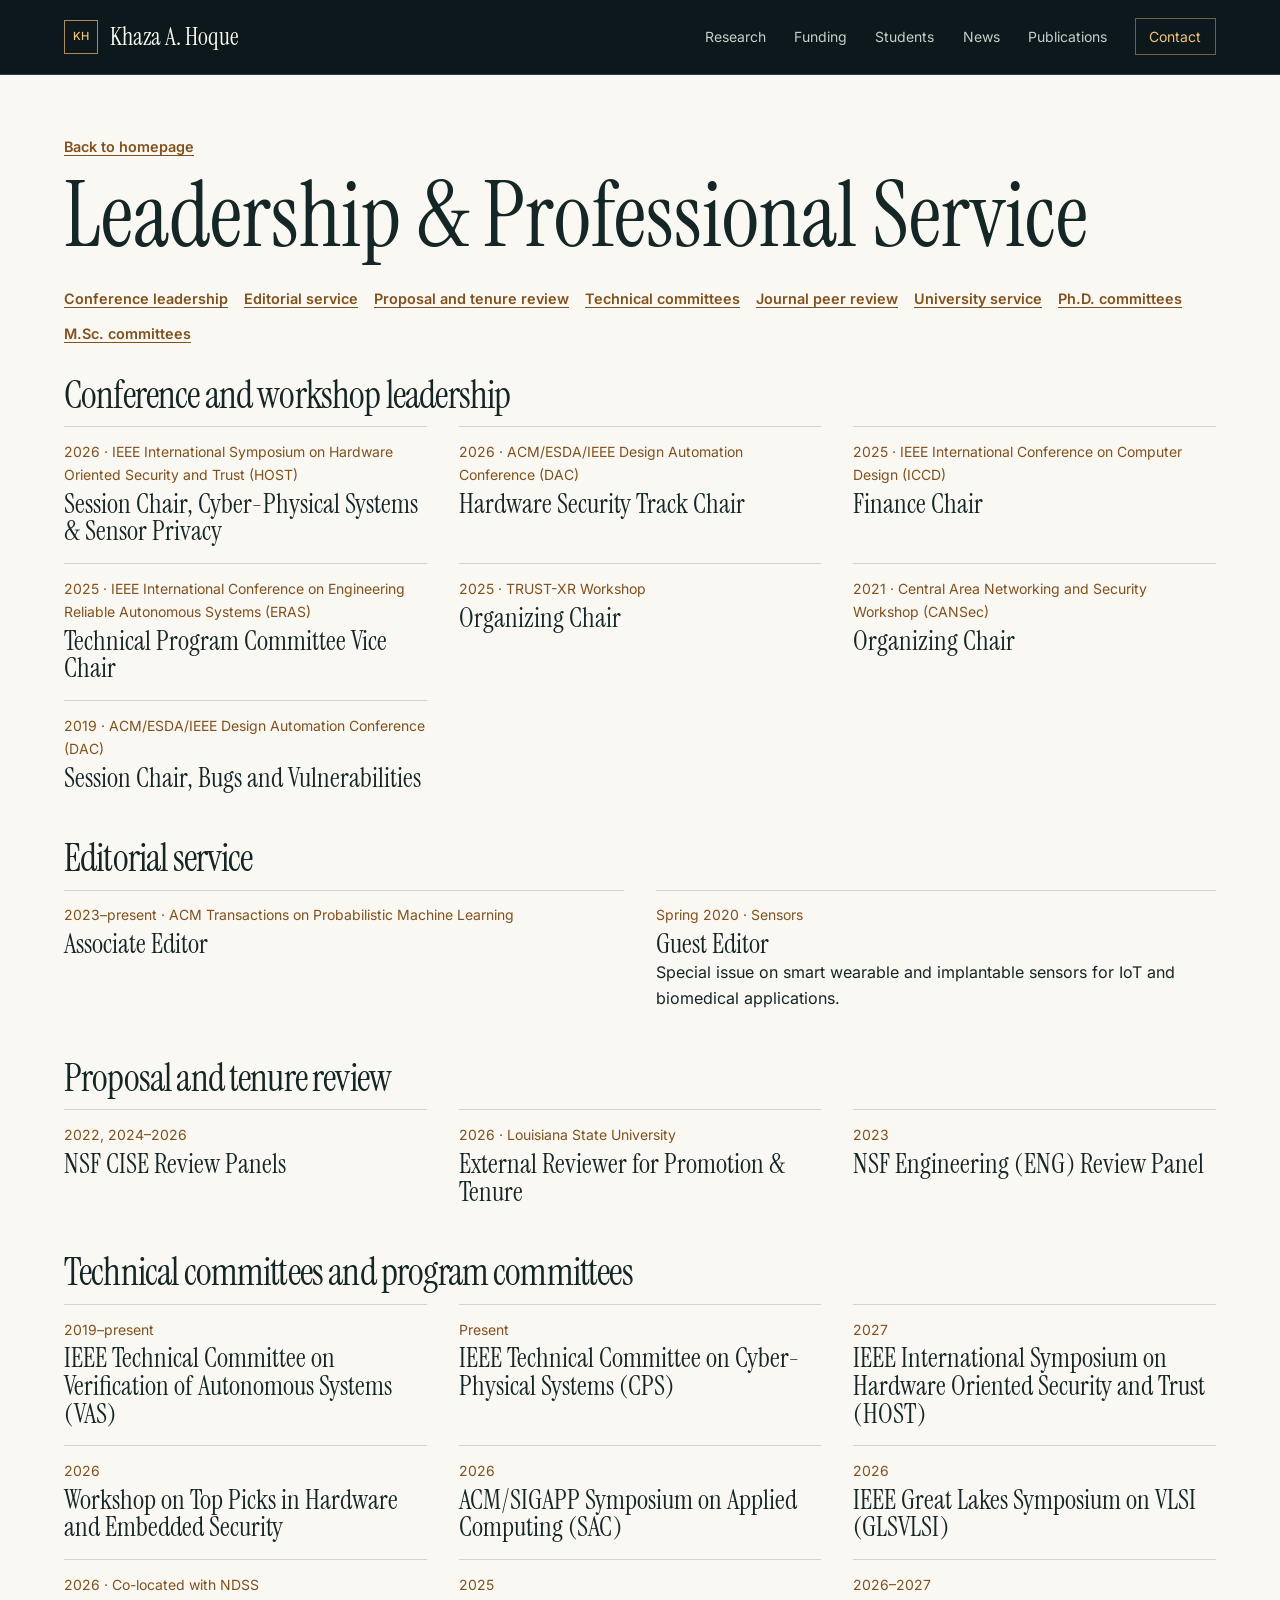
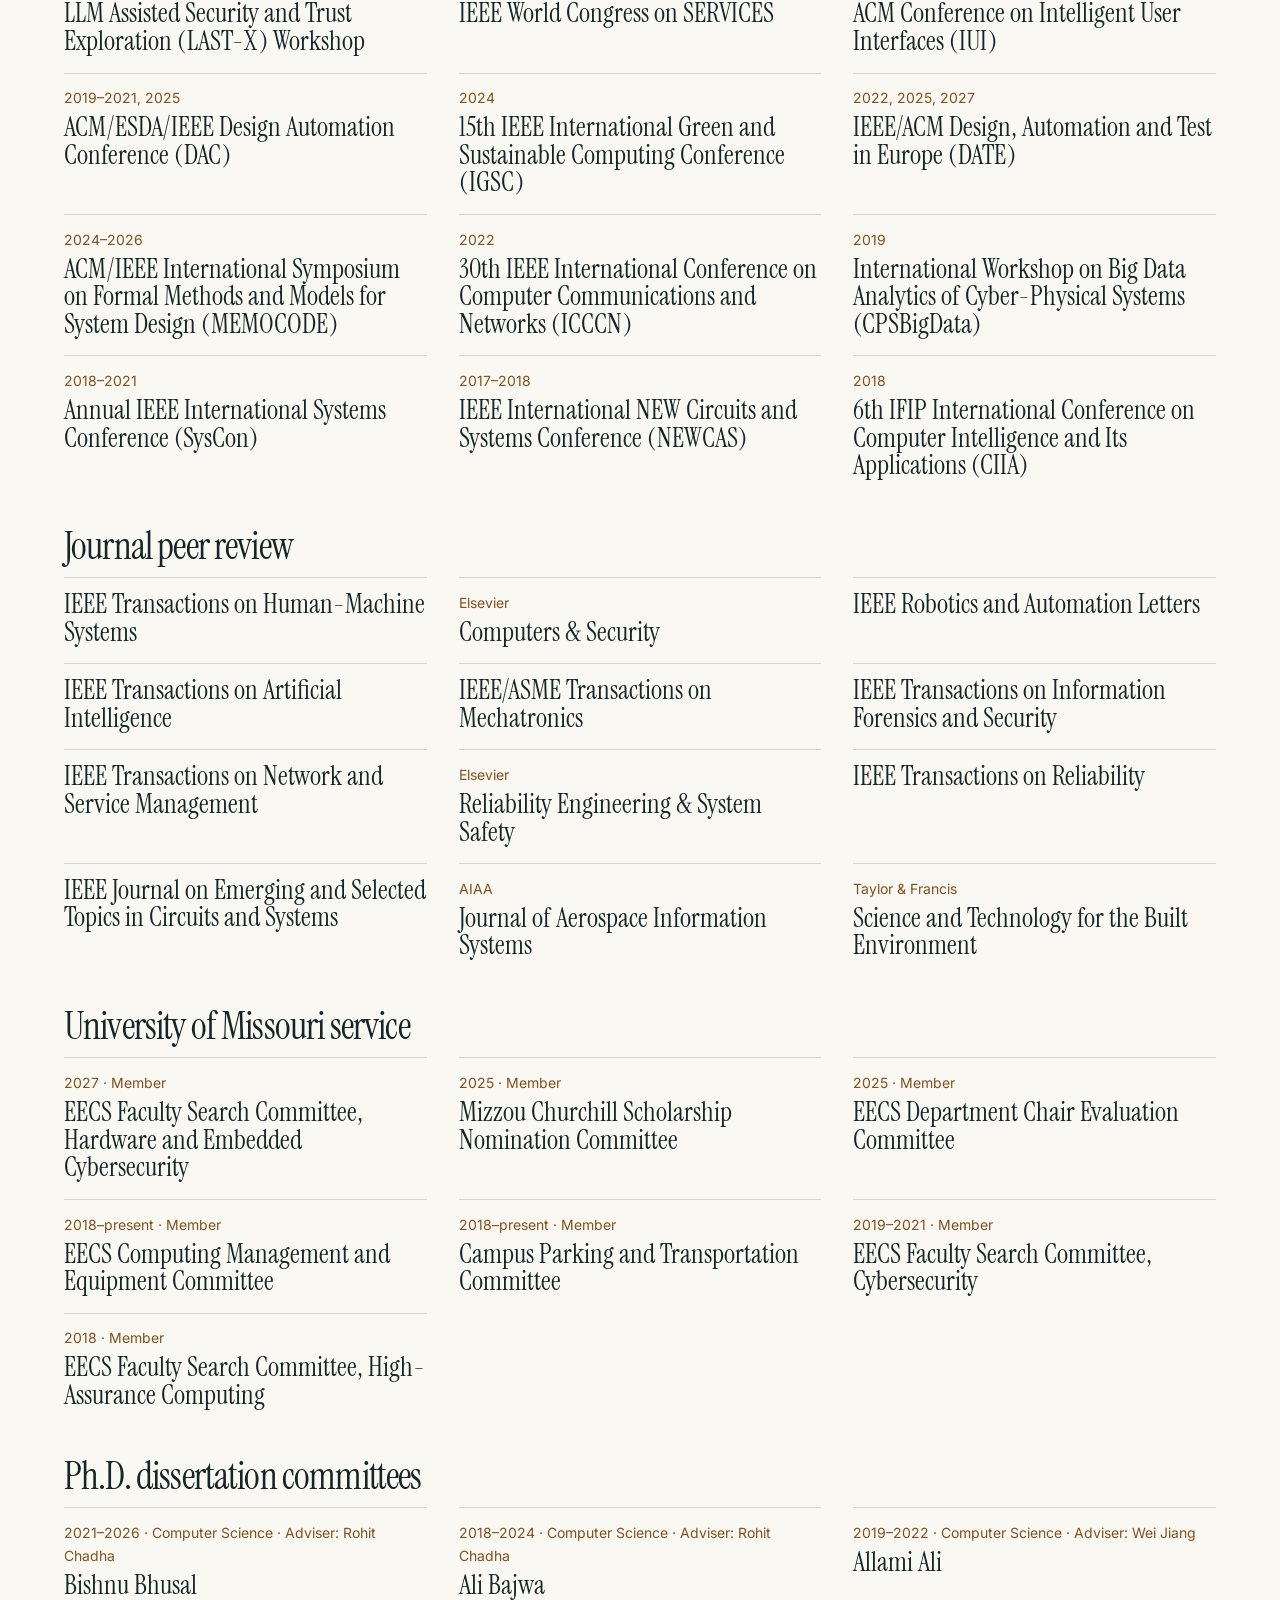
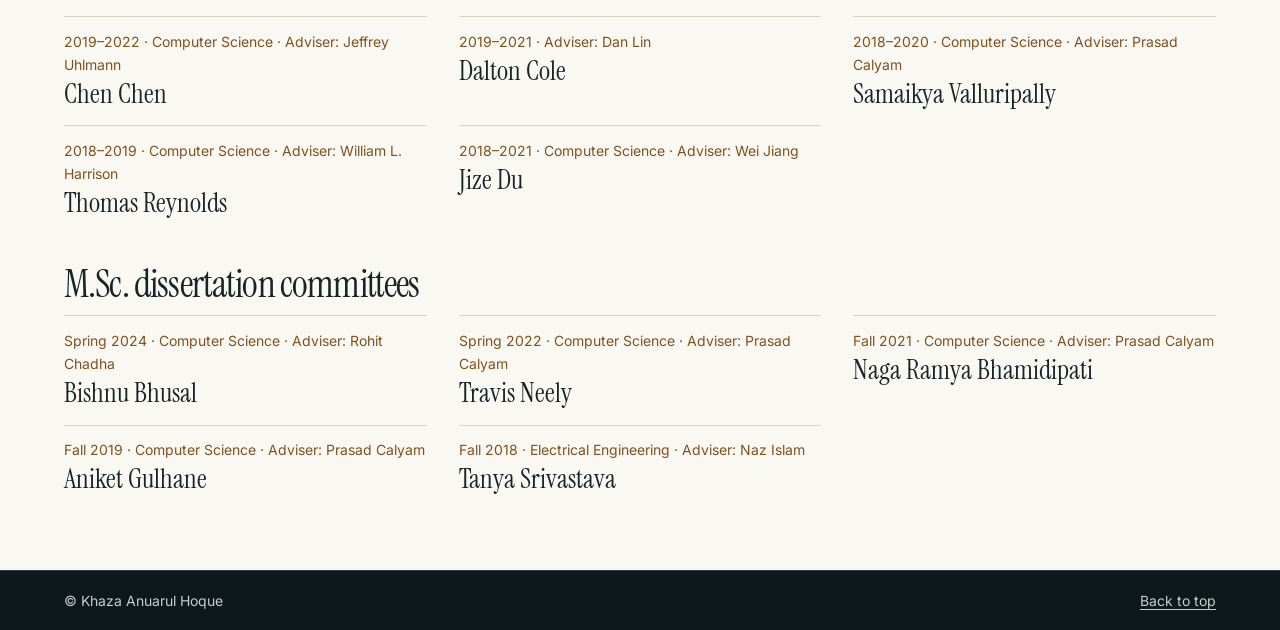
==== leadership.html @ 4108b4cb "Add files via upload" ====
<!doctype html>
<html lang="en">
<head>
  <meta charset="utf-8">
  <meta name="viewport" content="width=device-width, initial-scale=1">
  <meta name="theme-color" content="#101e22">
  <title>Leadership &amp; Professional Service | Khaza Anuarul Hoque</title>
  <link rel="stylesheet" href="styles.css">
</head>
<body class="archive-page">
  <a class="skip-link" href="#main">Skip to content</a>
  <header class="header" id="top">
    <div class="wrap header-row">
      <a class="brand" href="./#top" aria-label="Khaza Anuarul Hoque, home"><span class="brand-mark" aria-hidden="true">KH</span><span>Khaza A. Hoque</span></a>
      <nav id="navigation" aria-label="Main navigation">
        <a href="./#research">Research</a>
        <a href="./#funding">Funding</a>
        <a href="./#students">Students</a>
        <a href="./#news">News</a>
        <a href="./#publications">Publications</a>
        <a class="nav-contact" href="./#contact">Contact</a>
      </nav>
    </div>
  </header>
  <main id="main" class="section">
    <div class="wrap">
      <a class="text-link" href="./#leadership">Back to homepage</a>
      <h1 class="archive-title">Leadership &amp; Professional Service</h1>
      <nav class="actions" aria-label="Professional service sections">
        <a class="text-link" href="#conference-leadership">Conference leadership</a>
        <a class="text-link" href="#editorial-service">Editorial service</a>
        <a class="text-link" href="#review-panels">Proposal and tenure review</a>
        <a class="text-link" href="#technical-committees">Technical committees</a>
        <a class="text-link" href="#journal-reviewing">Journal peer review</a>
        <a class="text-link" href="#university-service">University service</a>
        <a class="text-link" href="#doctoral-committees">Ph.D. committees</a>
        <a class="text-link" href="#masters-committees">M.Sc. committees</a>
      </nav>
      <section class="archive-group" aria-labelledby="conference-leadership">
        <h2 id="conference-leadership">Conference and workshop leadership</h2>
        <div class="archive-grid">
            <article>
              <p class="archive-meta">2026 · IEEE International Symposium on Hardware Oriented Security and Trust (HOST)</p>
              <h3>Session Chair, Cyber-Physical Systems &amp; Sensor Privacy</h3>
            </article>
            <article>
              <p class="archive-meta">2026 · ACM/ESDA/IEEE Design Automation Conference (DAC)</p>
              <h3>Hardware Security Track Chair</h3>
            </article>
            <article>
              <p class="archive-meta">2025 · IEEE International Conference on Computer Design (ICCD)</p>
              <h3>Finance Chair</h3>
            </article>
            <article>
              <p class="archive-meta">2025 · IEEE International Conference on Engineering Reliable Autonomous Systems (ERAS)</p>
              <h3>Technical Program Committee Vice Chair</h3>
            </article>
            <article>
              <p class="archive-meta">2025 · TRUST-XR Workshop</p>
              <h3>Organizing Chair</h3>
            </article>
            <article>
              <p class="archive-meta">2021 · Central Area Networking and Security Workshop (CANSec)</p>
              <h3>Organizing Chair</h3>
            </article>
            <article>
              <p class="archive-meta">2019 · ACM/ESDA/IEEE Design Automation Conference (DAC)</p>
              <h3>Session Chair, Bugs and Vulnerabilities</h3>
            </article>
        </div>
      </section>
      <section class="archive-group" aria-labelledby="editorial-service">
        <h2 id="editorial-service">Editorial service</h2>
        <div class="archive-grid">
            <article>
              <p class="archive-meta">2023–present · ACM Transactions on Probabilistic Machine Learning</p>
              <h3><a href="https://dl.acm.org/journal/topml">Associate Editor</a></h3>
            </article>
            <article>
              <p class="archive-meta">Spring 2020 · Sensors</p>
              <h3>Guest Editor</h3>
              <p>Special issue on smart wearable and implantable sensors for IoT and biomedical applications.</p>
            </article>
        </div>
      </section>
      <section class="archive-group" aria-labelledby="review-panels">
        <h2 id="review-panels">Proposal and tenure review</h2>
        <div class="archive-grid">
            <article>
              <p class="archive-meta">2022, 2024–2026</p>
              <h3>NSF CISE Review Panels</h3>
            </article>
            <article>
              <p class="archive-meta">2026 · Louisiana State University</p>
              <h3>External Reviewer for Promotion &amp; Tenure</h3>
            </article>
            <article>
              <p class="archive-meta">2023</p>
              <h3>NSF Engineering (ENG) Review Panel</h3>
            </article>
        </div>
      </section>
      <section class="archive-group" aria-labelledby="technical-committees">
        <h2 id="technical-committees">Technical committees and program committees</h2>
        <div class="archive-grid">
            <article>
              <p class="archive-meta">2019–present</p>
              <h3>IEEE Technical Committee on Verification of Autonomous Systems (VAS)</h3>
            </article>
            <article>
              <p class="archive-meta">Present</p>
              <h3>IEEE Technical Committee on Cyber-Physical Systems (CPS)</h3>
            </article>
            <article>
              <p class="archive-meta">2027</p>
              <h3>IEEE International Symposium on Hardware Oriented Security and Trust (HOST)</h3>
            </article>
            <article>
              <p class="archive-meta">2026</p>
              <h3>Workshop on Top Picks in Hardware and Embedded Security</h3>
            </article>
            <article>
              <p class="archive-meta">2026</p>
              <h3>ACM/SIGAPP Symposium on Applied Computing (SAC)</h3>
            </article>
            <article>
              <p class="archive-meta">2026</p>
              <h3>IEEE Great Lakes Symposium on VLSI (GLSVLSI)</h3>
            </article>
            <article>
              <p class="archive-meta">2026 · Co-located with NDSS</p>
              <h3>LLM Assisted Security and Trust Exploration (LAST-X) Workshop</h3>
            </article>
            <article>
              <p class="archive-meta">2025</p>
              <h3>IEEE World Congress on SERVICES</h3>
            </article>
            <article>
              <p class="archive-meta">2026–2027</p>
              <h3>ACM Conference on Intelligent User Interfaces (IUI)</h3>
            </article>
            <article>
              <p class="archive-meta">2019–2021, 2025</p>
              <h3>ACM/ESDA/IEEE Design Automation Conference (DAC)</h3>
            </article>
            <article>
              <p class="archive-meta">2024</p>
              <h3>15th IEEE International Green and Sustainable Computing Conference (IGSC)</h3>
            </article>
            <article>
              <p class="archive-meta">2022, 2025, 2027</p>
              <h3>IEEE/ACM Design, Automation and Test in Europe (DATE)</h3>
            </article>
            <article>
              <p class="archive-meta">2024–2026</p>
              <h3>ACM/IEEE International Symposium on Formal Methods and Models for System Design (MEMOCODE)</h3>
            </article>
            <article>
              <p class="archive-meta">2022</p>
              <h3>30th IEEE International Conference on Computer Communications and Networks (ICCCN)</h3>
            </article>
            <article>
              <p class="archive-meta">2019</p>
              <h3>International Workshop on Big Data Analytics of Cyber-Physical Systems (CPSBigData)</h3>
            </article>
            <article>
              <p class="archive-meta">2018–2021</p>
              <h3>Annual IEEE International Systems Conference (SysCon)</h3>
            </article>
            <article>
              <p class="archive-meta">2017–2018</p>
              <h3>IEEE International NEW Circuits and Systems Conference (NEWCAS)</h3>
            </article>
            <article>
              <p class="archive-meta">2018</p>
              <h3>6th IFIP International Conference on Computer Intelligence and Its Applications (CIIA)</h3>
            </article>
        </div>
      </section>
      <section class="archive-group" aria-labelledby="journal-reviewing">
        <h2 id="journal-reviewing">Journal peer review</h2>
        <div class="archive-grid">
            <article>
              <h3>IEEE Transactions on Human-Machine Systems</h3>
            </article>
            <article>
              <p class="archive-meta">Elsevier</p>
              <h3>Computers &amp; Security</h3>
            </article>
            <article>
              <h3>IEEE Robotics and Automation Letters</h3>
            </article>
            <article>
              <h3>IEEE Transactions on Artificial Intelligence</h3>
            </article>
            <article>
              <h3>IEEE/ASME Transactions on Mechatronics</h3>
            </article>
            <article>
              <h3>IEEE Transactions on Information Forensics and Security</h3>
            </article>
            <article>
              <h3>IEEE Transactions on Network and Service Management</h3>
            </article>
            <article>
              <p class="archive-meta">Elsevier</p>
              <h3>Reliability Engineering &amp; System Safety</h3>
            </article>
            <article>
              <h3>IEEE Transactions on Reliability</h3>
            </article>
            <article>
              <h3>IEEE Journal on Emerging and Selected Topics in Circuits and Systems</h3>
            </article>
            <article>
              <p class="archive-meta">AIAA</p>
              <h3>Journal of Aerospace Information Systems</h3>
            </article>
            <article>
              <p class="archive-meta">Taylor &amp; Francis</p>
              <h3>Science and Technology for the Built Environment</h3>
            </article>
        </div>
      </section>
      <section class="archive-group" aria-labelledby="university-service">
        <h2 id="university-service">University of Missouri service</h2>
        <div class="archive-grid">
            <article>
              <p class="archive-meta">2027 · Member</p>
              <h3>EECS Faculty Search Committee, Hardware and Embedded Cybersecurity</h3>
            </article>
            <article>
              <p class="archive-meta">2025 · Member</p>
              <h3>Mizzou Churchill Scholarship Nomination Committee</h3>
            </article>
            <article>
              <p class="archive-meta">2025 · Member</p>
              <h3>EECS Department Chair Evaluation Committee</h3>
            </article>
            <article>
              <p class="archive-meta">2018–present · Member</p>
              <h3>EECS Computing Management and Equipment Committee</h3>
            </article>
            <article>
              <p class="archive-meta">2018–present · Member</p>
              <h3>Campus Parking and Transportation Committee</h3>
            </article>
            <article>
              <p class="archive-meta">2019–2021 · Member</p>
              <h3>EECS Faculty Search Committee, Cybersecurity</h3>
            </article>
            <article>
              <p class="archive-meta">2018 · Member</p>
              <h3>EECS Faculty Search Committee, High-Assurance Computing</h3>
            </article>
        </div>
      </section>
      <section class="archive-group" aria-labelledby="doctoral-committees">
        <h2 id="doctoral-committees">Ph.D. dissertation committees</h2>
        <div class="archive-grid">
            <article>
              <p class="archive-meta">2021–2026 · Computer Science · Adviser: Rohit Chadha</p>
              <h3>Bishnu Bhusal</h3>
            </article>
            <article>
              <p class="archive-meta">2018–2024 · Computer Science · Adviser: Rohit Chadha</p>
              <h3>Ali Bajwa</h3>
            </article>
            <article>
              <p class="archive-meta">2019–2022 · Computer Science · Adviser: Wei Jiang</p>
              <h3>Allami Ali</h3>
            </article>
            <article>
              <p class="archive-meta">2019–2022 · Computer Science · Adviser: Jeffrey Uhlmann</p>
              <h3>Chen Chen</h3>
            </article>
            <article>
              <p class="archive-meta">2019–2021 · Adviser: Dan Lin</p>
              <h3>Dalton Cole</h3>
            </article>
            <article>
              <p class="archive-meta">2018–2020 · Computer Science · Adviser: Prasad Calyam</p>
              <h3>Samaikya Valluripally</h3>
            </article>
            <article>
              <p class="archive-meta">2018–2019 · Computer Science · Adviser: William L. Harrison</p>
              <h3>Thomas Reynolds</h3>
            </article>
            <article>
              <p class="archive-meta">2018–2021 · Computer Science · Adviser: Wei Jiang</p>
              <h3>Jize Du</h3>
            </article>
        </div>
      </section>
      <section class="archive-group" aria-labelledby="masters-committees">
        <h2 id="masters-committees">M.Sc. dissertation committees</h2>
        <div class="archive-grid">
            <article>
              <p class="archive-meta">Spring 2024 · Computer Science · Adviser: Rohit Chadha</p>
              <h3>Bishnu Bhusal</h3>
            </article>
            <article>
              <p class="archive-meta">Spring 2022 · Computer Science · Adviser: Prasad Calyam</p>
              <h3>Travis Neely</h3>
            </article>
            <article>
              <p class="archive-meta">Fall 2021 · Computer Science · Adviser: Prasad Calyam</p>
              <h3>Naga Ramya Bhamidipati</h3>
            </article>
            <article>
              <p class="archive-meta">Fall 2019 · Computer Science · Adviser: Prasad Calyam</p>
              <h3>Aniket Gulhane</h3>
            </article>
            <article>
              <p class="archive-meta">Fall 2018 · Electrical Engineering · Adviser: Naz Islam</p>
              <h3>Tanya Srivastava</h3>
            </article>
        </div>
      </section>
    </div>
  </main>
  <footer><div class="wrap footer-row"><span>© Khaza Anuarul Hoque</span><div><a href="#top">Back to top</a></div></div></footer>
  <!-- Statcounter -->
  <script>
    var sc_project = 10978425;
    var sc_invisible = 1;
    var sc_security = "bedbb399";
  </script>
  <script src="https://www.statcounter.com/counter/counter.js" async></script>
  <noscript>
    <div class="statcounter">
      <a title="Web Analytics" href="https://statcounter.com/" target="_blank" rel="noopener">
        <img class="statcounter" src="https://c.statcounter.com/10978425/0/bedbb399/1/" alt="Web Analytics" referrerpolicy="no-referrer-when-downgrade">
      </a>
    </div>
  </noscript>
  <!-- End of Statcounter -->
</body>
</html>
---- styles.css ----
@font-face {
  font-family: Inter;
  src: url(inter.woff2) format("woff2");
  font-weight: 400 700;
  font-display: swap;
}
@font-face {
  font-family: "Instrument Serif";
  src: url(instrument-serif.woff2) format("woff2");
  font-display: swap;
}
@font-face {
  font-family: "Instrument Serif";
  src: url(instrument-serif-italic.woff2) format("woff2");
  font-style: italic;
  font-display: swap;
}

:root {
  --paper: #faf8f3;
  --tint: #f0ede4;
  --ink: #152626;
  --muted: #505d57;
  --line: #d8d4c9;
  --dark: #101e22;
  --dark-deep: #0c181b;
  --light: #fcf8ee;
  --soft: #c5cfcb;
  --gold: #f2c37c;
  --ochre: #81511d;
  --serif: "Instrument Serif", Georgia, serif;
}
*, *::before, *::after { box-sizing: border-box; }
html { scroll-behavior: smooth; }
body { margin: 0; background: var(--paper); color: var(--ink); font: 400 1rem/1.65 Inter, system-ui, sans-serif; }
[hidden] { display: none !important; }
:focus-visible { outline: 2px solid currentColor; outline-offset: 5px; }
a { color: inherit; text-underline-offset: .24em; }
a:hover { text-decoration-thickness: 2px; }
img { display: block; max-width: 100%; }
figure, p, h1, h2, h3 { margin: 0; }
h1, h2, h3 { font-family: var(--serif); font-weight: 400; line-height: 1.04; }
h2 { font-size: clamp(2.9rem, 5.25vw, 5.1rem); letter-spacing: -.022em; }
h2 em { color: var(--ochre); }
h3 { font-size: clamp(1.65rem, 2.6vw, 2.3rem); }
h3 a { text-decoration: none; }
h3 a:hover { text-decoration: underline; text-decoration-thickness: 1px; }
.wrap { width: min(100% - clamp(2.5rem, 10vw, 10rem), 82rem); margin-inline: auto; }
.skip-link { position: absolute; z-index: 5; top: .5rem; left: .5rem; padding: .6rem 1rem; background: var(--paper); transform: translateY(-160%); }
.skip-link:focus { transform: translateY(0); }

.header { background: var(--dark-deep); color: var(--light); border-bottom: 1px solid #304043; }
.header-row { min-height: 4.6rem; display: flex; align-items: center; justify-content: space-between; gap: 1.5rem; }
.brand { display: inline-flex; align-items: center; gap: .75rem; text-decoration: none; white-space: nowrap; font: 400 1.5rem/1.1 var(--serif); }
.brand-mark { display: grid; place-items: center; width: 2.15rem; height: 2.15rem; border: 1px solid #ad8a5b; color: var(--gold); font: 500 .7rem/1 Inter, sans-serif; letter-spacing: .06em; }
.header nav { display: flex; align-items: center; flex-wrap: wrap; gap: clamp(.8rem, 2.2vw, 2rem); color: var(--soft); font-size: .875rem; }
.header nav a { text-decoration: none; }
.header nav a:hover { color: var(--light); text-decoration: underline; }
.nav-contact { color: var(--gold); border: 1px solid #716044; padding: .38rem .85rem; }
.menu-button { color: var(--gold); background: transparent; border: 1px solid #716044; padding: .4rem .8rem; font: inherit; cursor: pointer; }

.hero { overflow: clip; color: var(--light); background: var(--dark); }
.hero-grid { position: relative; display: grid; grid-template-columns: minmax(0, 1fr) minmax(15rem, 21.5rem); gap: clamp(2rem, 7vw, 7rem); align-items: center; padding-block: clamp(3.3rem, 6vw, 6rem); isolation: isolate; }
.hero-grid::before {
  content: ""; position: absolute; z-index: -1; inset: 0 -16vw 0 43%; opacity: .68;
  background:
    radial-gradient(ellipse at 51% 53%, #3153566e, transparent 72%),
    repeating-linear-gradient(0deg, transparent 0 39px, #71a09b23 39px 40px),
    repeating-linear-gradient(90deg, transparent 0 39px, #71a09b23 39px 40px);
  mask-image: linear-gradient(90deg, transparent, #000 55%);
}
.label { display: flex; align-items: center; gap: .65rem; color: var(--ochre); font-size: .875rem; font-weight: 600; letter-spacing: .12em; text-transform: uppercase; }
.light-label { color: var(--gold); }
.light-label span { width: 1.5rem; height: 1px; background: currentColor; }
.hero h1 { margin: .9rem 0 1.45rem; font-size: clamp(4.25rem, 8.3vw, 8.35rem); line-height: .865; letter-spacing: -.025em; }
.hero h1 em { color: var(--gold); }
.hero-lead { max-width: 38rem; font: 400 clamp(1.7rem, 3.05vw, 2.65rem)/1.07 var(--serif); }
.hero-bio { max-width: 35rem; margin-top: .85rem; color: var(--soft); }
.actions { display: flex; flex-wrap: wrap; align-items: center; gap: .7rem 1rem; margin-top: 1.55rem; }
.button { display: inline-flex; min-height: 2.9rem; align-items: center; justify-content: center; padding: .62rem 1.08rem; border: 1px solid transparent; font-size: .9rem; font-weight: 600; text-decoration: none; transition: background .15s ease, color .15s ease; }
.primary { color: #182222; background: var(--gold); }
.primary:hover { background: #ffdb9f; }
.outline { border-color: #657673; color: var(--light); }
.outline:hover { background: #283b3e; }
.portrait { min-width: 0; }
.portrait-frame { position: relative; padding: .53rem; border: 1px solid #778481; }
.portrait-frame::after { content: ""; position: absolute; inset: -.24rem -.24rem auto auto; width: 1.75rem; height: 1.75rem; border: solid var(--gold); border-width: 1px 1px 0 0; pointer-events: none; }
.portrait img { width: 100%; height: auto; aspect-ratio: 4/5; object-fit: cover; object-position: 50% 29%; background: #344346; }
figcaption { display: flex; justify-content: space-between; gap: .5rem; margin-top: .68rem; color: var(--soft); font-size: .8rem; }
figcaption a { color: var(--gold); }

.milestones { background: var(--dark-deep); color: var(--light); border-block: 1px solid #304043; }
.milestones-grid { display: grid; grid-template-columns: repeat(4, 1fr); }
.milestones-grid > div { padding: 1.25rem 1.25rem 1.35rem; border-left: 1px solid #304043; }
.milestones-grid > div:first-child { border-left: 0; padding-left: 0; }
.milestones span { color: var(--gold); font-size: .875rem; font-weight: 600; }
.milestones p { margin-top: .24rem; font-size: .95rem; line-height: 1.4; }
.milestones small { color: var(--soft); font-size: .875rem; }

.section { padding-block: clamp(2.6rem, 4.6vw, 4.4rem); }
.tinted { background: var(--tint); }
.split { display: grid; grid-template-columns: minmax(0, .95fr) minmax(0, 1.05fr); gap: clamp(2rem, 7.3vw, 7rem); align-items: start; }
.section .label, .contact .label { margin-bottom: .55rem; }
.prose { color: var(--muted); font-size: 1.0625rem; }
.prose p + p { margin-top: .9rem; }
.prose > .text-link { display: inline-block; margin-top: 1.15rem; }
.text-link { color: var(--ochre); font-weight: 600; font-size: .9rem; text-decoration-thickness: 1px; }
.research-grid { display: grid; grid-template-columns: repeat(3, minmax(0, 1fr)); gap: 0 clamp(1.25rem, 3vw, 2.75rem); margin-top: 1.35rem; }
.research-grid article { display: flex; flex-direction: column; align-items: flex-start; border-top: 1px solid #c5b9a7; padding: 1.05rem 0 1.25rem; }
.research-grid p { color: var(--muted); margin: .52rem 0 .9rem; }
.research-grid .text-link { margin-top: auto; }

.section-heading { display: flex; justify-content: space-between; align-items: baseline; flex-wrap: wrap; gap: 1rem; margin-bottom: 1.45rem; }
.publication-intro, .publication-status { color: var(--muted); margin-top: .55rem; }
.publication-profiles { display: flex; flex-wrap: wrap; gap: .5rem 1.3rem; }
.publication-filters { display: grid; grid-template-columns: minmax(12rem, 2fr) repeat(3, minmax(0, 1fr)) auto; gap: .75rem; align-items: end; }
.publication-filters label { min-width: 0; font-size: .875rem; font-weight: 600; }
.publication-filters input, .publication-filters select, .publication-filters button {
  display: block;
  width: 100%;
  min-height: 2.75rem;
  margin-top: .3rem;
  padding: .5rem .7rem;
  border: 1px solid #89877e;
  border-radius: 0;
  color: var(--ink);
  background-color: var(--paper);
  font: 400 1rem/1.35 Inter, sans-serif;
}
.publication-filters select {
  appearance: none;
  padding-right: 1.8rem;
  background-image: linear-gradient(45deg, transparent 50%, var(--ink) 50%), linear-gradient(135deg, var(--ink) 50%, transparent 50%);
  background-position: right 1rem center, right .7rem center;
  background-size: .3rem .3rem;
  background-repeat: no-repeat;
}
.publication-filters button { background: transparent; cursor: pointer; }
.publication-filters button:hover { background: var(--paper); border-color: var(--ink); }
.publication-status { margin: .85rem 0; font-size: .9rem; }
.paper-list { display: grid; grid-template-columns: repeat(3, minmax(0, 1fr)); gap: 0 clamp(1rem, 3vw, 2.5rem); }
.paper { display: flex; flex-direction: column; align-items: flex-start; gap: .55rem; border-top: 1px solid var(--line); padding: 1rem 0 1.2rem; overflow-wrap: anywhere; }
.paper-meta { color: var(--ochre); font-weight: 600; font-size: .875rem; }
.paper-meta span { display: block; margin-top: .2rem; font-size: .8rem; font-weight: 500; }
.paper h3 { font-size: clamp(1.5rem, 2.2vw, 2.05rem); }
.paper p { margin-top: .38rem; color: var(--muted); font-size: .9rem; }
.paper .paper-venue { margin-top: .2rem; font-style: italic; }
.paper-link { margin-top: auto; }

.funding { color: var(--light); background: #172c30; }
.funding-intro { margin-top: 1rem; max-width: 26rem; }
.funding-intro { color: var(--soft); }
.project-list, .news-list { display: grid; grid-template-columns: repeat(4, minmax(0, 1fr)); gap: 0 clamp(1rem, 2.4vw, 2.25rem); }
.project-list article { padding: 1.05rem 0 1.25rem; border-top: 1px solid #526563; }
.project-list article > div { display: flex; align-items: baseline; justify-content: space-between; gap: .45rem 1rem; flex-wrap: wrap; color: var(--gold); font-size: .875rem; }
.project-list strong { color: var(--soft); font-weight: 500; }
.project-list h3 { margin: .4rem 0; font-size: clamp(1.55rem, 2.3vw, 2rem); }
.project-list p { color: var(--soft); }
.project-source { display: inline-block; margin-left: .2rem; color: var(--gold); font-size: .875rem; }
.news-list article { padding: 1rem 0; border-top: 1px solid var(--line); }
.news-list time { color: var(--ochre); font-size: .875rem; font-weight: 600; }
.news-list h3 { margin: .25rem 0; font-size: clamp(1.65rem, 2.6vw, 2.1rem); }
.news-list p { color: var(--muted); }
.contact { padding-block: clamp(3rem, 6vw, 5rem); background: var(--dark); color: var(--light); }
.contact p:not(.label) { margin: .8rem 0 1.2rem; color: var(--soft); }
.contact .split { align-items: center; }
address { border-left: 1px solid #526563; padding-left: 1.5rem; color: var(--soft); font-style: normal; }
address strong { color: var(--light); }
footer { color: var(--soft); background: var(--dark-deep); border-top: 1px solid #304043; }
.footer-row, .footer-row > div { display: flex; flex-wrap: wrap; justify-content: space-between; align-items: center; gap: .55rem 1.15rem; }
.footer-row { padding-block: 1.15rem; font-size: .875rem; }

.students-grid { display: grid; grid-template-columns: minmax(0, 1fr) minmax(0, 1fr); gap: clamp(1.4rem, 4vw, 3.5rem); align-items: start; }
.student-photo img { width: 100%; height: auto; }
.student-photo figcaption { display: block; color: var(--muted); }
.student-photo figcaption a { color: var(--ochre); }
.student-roster h3 { font-size: 1.7rem; margin: 0 0 .5rem; }
.student-roster ul { list-style: none; margin: 0 0 1rem; padding: 0; }
.student-roster ul:last-child { margin-bottom: 0; }
.student-roster li { display: grid; grid-template-columns: minmax(8rem, .75fr) minmax(0, 1.25fr); gap: .25rem .85rem; border-top: 1px solid var(--line); padding: .55rem 0; }
.student-roster li span { color: var(--muted); }

.publication-toolbar { display: flex; align-items: center; justify-content: space-between; flex-wrap: wrap; gap: .5rem 1rem; margin: .8rem 0; }
.publication-toolbar .publication-status { margin: 0; }
.publication-pages { display: flex; gap: .5rem; }
.publication-pages button { border: 1px solid #89877e; background: var(--paper); color: var(--ink); padding: .45rem .7rem; font: 500 .875rem Inter, sans-serif; cursor: pointer; }
.publication-pages button:disabled { opacity: .62; cursor: default; }
.publication-pages button:enabled:hover { background: var(--ink); color: var(--paper); }

@media (max-width: 68rem) {
  .research-grid, .project-list, .news-list, .paper-list { grid-template-columns: repeat(2, minmax(0, 1fr)); }
}
@media (max-width: 57rem) {
  .header-row { flex-wrap: wrap; gap: .8rem; padding-block: .8rem; }
  .header nav { flex: 0 0 100%; }
  .hero-grid { grid-template-columns: minmax(0, 1fr) minmax(13rem, 31%); }
  .milestones-grid > div { padding-inline: .85rem; }
  .publication-filters { grid-template-columns: repeat(3, minmax(0, 1fr)); }
  .publication-filters label:first-child { grid-column: span 2; }
}
@media (max-width: 42rem) {
  .hero-grid, .split, .students-grid, .research-grid, .project-list, .news-list, .paper-list { grid-template-columns: 1fr; }
  .hero-grid { gap: 2.25rem; padding-bottom: 2.8rem; }
  .hero-grid::before { inset: 0 -5rem 0 0; opacity: .4; }
  .portrait { width: min(100%, 16.5rem); }
  .milestones-grid { grid-template-columns: repeat(2, 1fr); }
  .milestones-grid > div:nth-child(odd) { border-left: 0; padding-left: 0; }
  .milestones-grid > div:nth-child(n+3) { border-top: 1px solid #304043; }
  .publication-filters { grid-template-columns: repeat(2, minmax(0, 1fr)); }
  .student-roster li { grid-template-columns: 1fr; }
}
@media (prefers-reduced-motion: reduce) {
  html { scroll-behavior: auto; }
  .button { transition: none; }
}

.secondary { border-color: var(--ink); color: var(--ink); }
.secondary:hover { background: var(--ink); color: var(--paper); }
.professional-service { padding-top: .85rem; border-top: 1px solid var(--line); }
.mentoring-counts { display: block; width: 100%; margin: 0 0 1.35rem; }
.mentoring-counts tbody { display: grid; grid-template-columns: repeat(auto-fit, minmax(min(100%, 9rem), 1fr)); gap: .75rem; }
.mentoring-counts tr { display: flex; flex-direction: column-reverse; justify-content: flex-end; gap: .22rem; padding: .68rem .8rem; border-top: 1px solid var(--line); background: var(--paper); }
.mentoring-counts th { text-align: left; color: var(--muted); font-size: .875rem; line-height: 1.35; font-weight: 600; }
.mentoring-counts td { color: var(--ochre); font: 400 2.3rem/1 var(--serif); }
.archive-title { font-size: clamp(3.1rem, 7vw, 6.3rem); margin: .55rem 0 1.2rem; }
.archive-intro { color: var(--muted); max-width: 48rem; }
.archive-group { margin-top: 1.9rem; }
.archive-group h2 { font-size: clamp(2rem, 3vw, 3.1rem); margin-bottom: .65rem; }
.archive-grid { display: grid; grid-template-columns: repeat(auto-fit, minmax(min(100%, 17rem), 1fr)); gap: 0 clamp(1rem, 2.5vw, 2rem); }
.people-grid { list-style: none; padding: 0; margin: 0; }
.archive-grid > * { border-top: 1px solid var(--line); padding: .8rem 0 1.05rem; }
.archive-grid h3 { font-size: 1.66rem; }
.archive-grid .archive-meta { color: var(--ochre); margin-bottom: .3rem; font-size: .875rem; }
.people-grid p { color: var(--muted); margin-top: .3rem; }
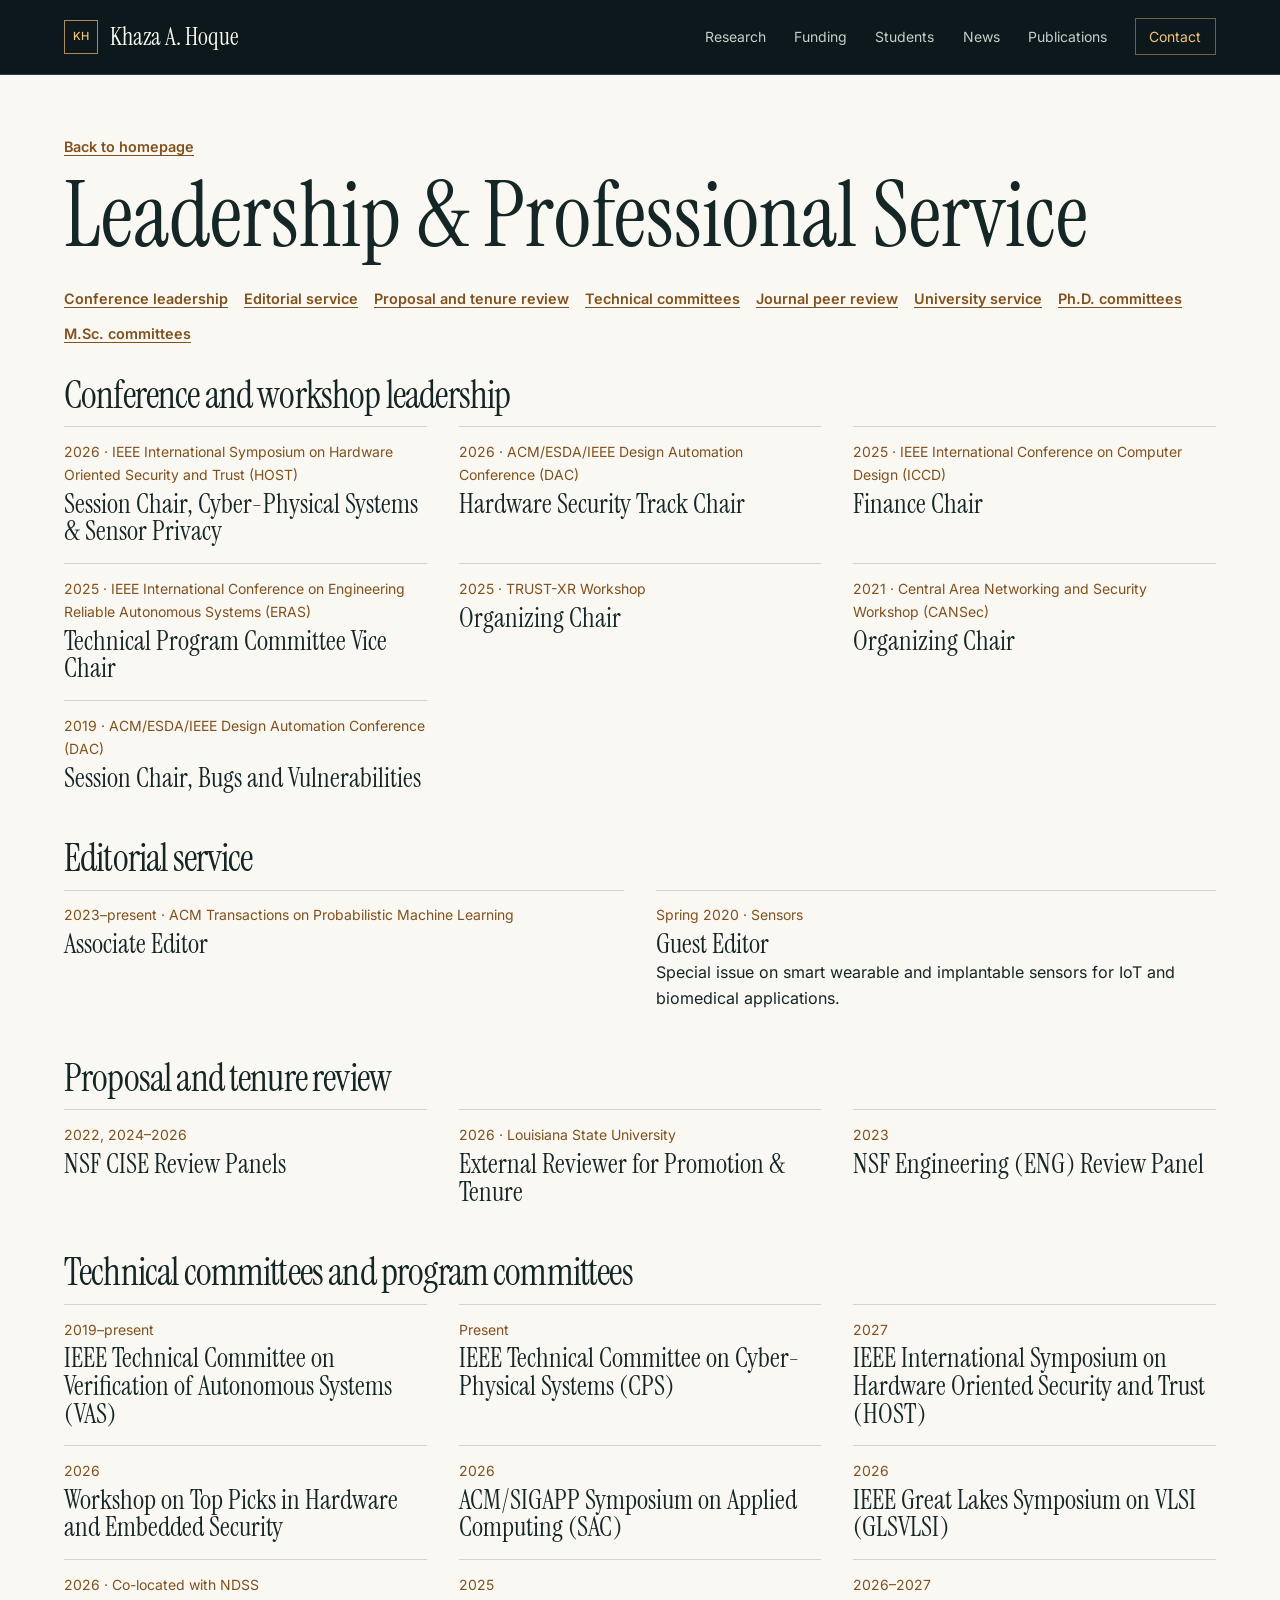
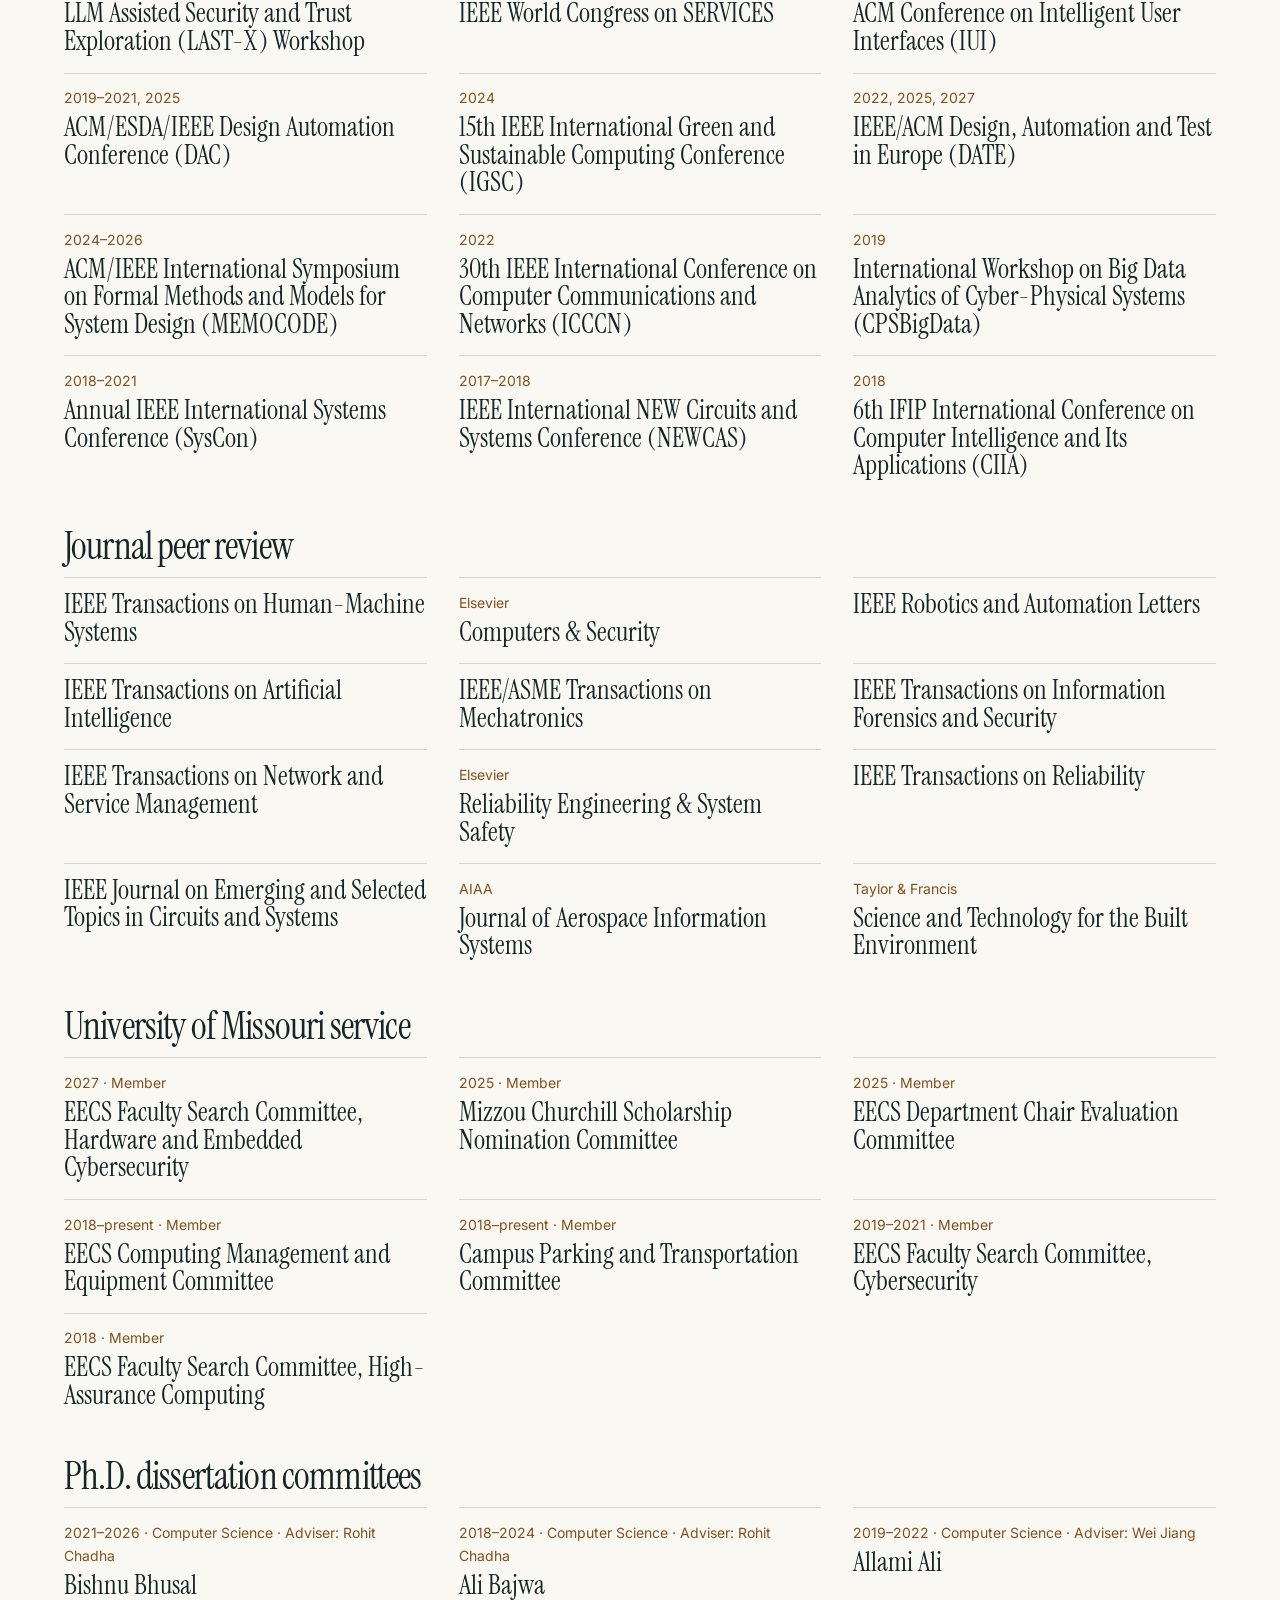
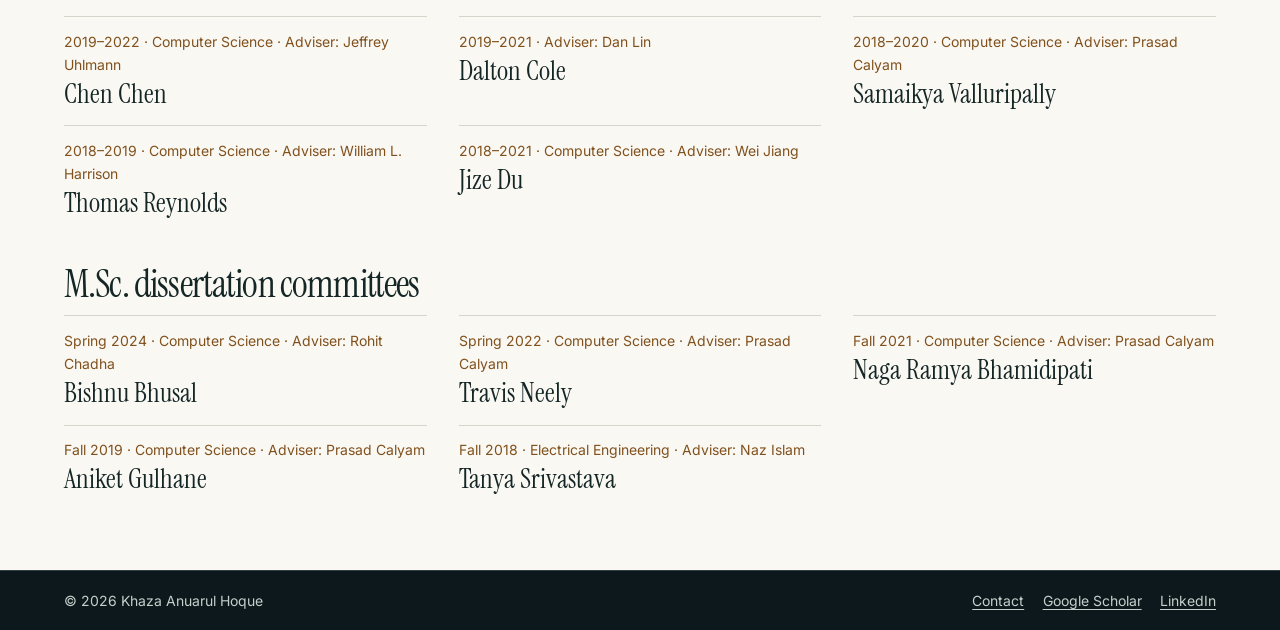
==== commit fa1fc045: "Add files via upload" ====
--- a/leadership.html
+++ b/leadership.html
@@ -18,7 +18,7 @@
         <a href="./#students">Students</a>
         <a href="./#news">News</a>
         <a href="./#publications">Publications</a>
-        <a class="nav-contact" href="./#contact">Contact</a>
+        <a class="nav-contact" href="https://engineering.missouri.edu/faculty/khaza-anuarul-hoque/">Contact</a>
       </nav>
     </div>
   </header>
@@ -319,7 +319,16 @@
       </section>
     </div>
   </main>
-  <footer><div class="wrap footer-row"><span>© Khaza Anuarul Hoque</span><div><a href="#top">Back to top</a></div></div></footer>
+  <footer>
+    <div class="wrap footer-row">
+      <span>© 2026 Khaza Anuarul Hoque</span>
+      <div>
+        <a href="https://engineering.missouri.edu/faculty/khaza-anuarul-hoque/">Contact</a>
+        <a href="https://scholar.google.com/citations?user=eJ87TzoAAAAJ">Google Scholar</a>
+        <a href="https://www.linkedin.com/in/hoquek">LinkedIn</a>
+      </div>
+    </div>
+  </footer>
   <!-- Statcounter -->
   <script>
     var sc_project = 10978425;
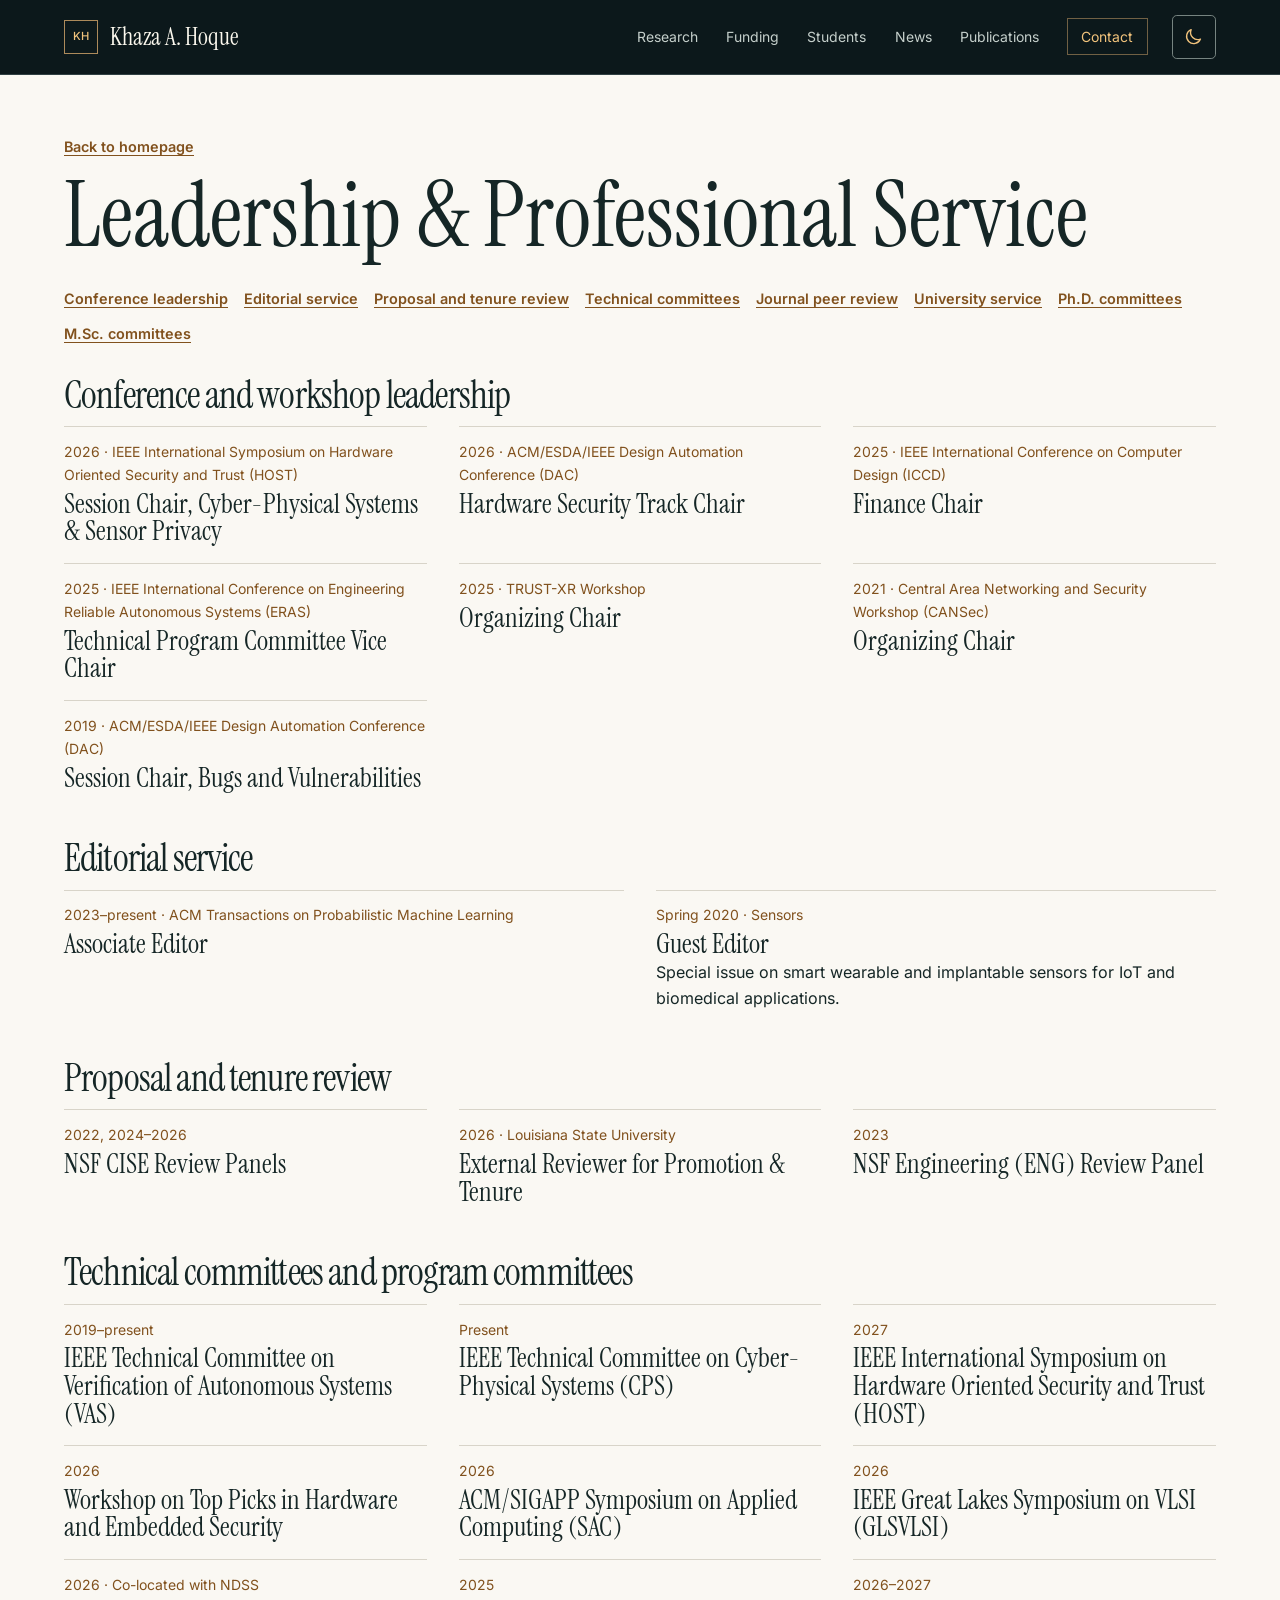
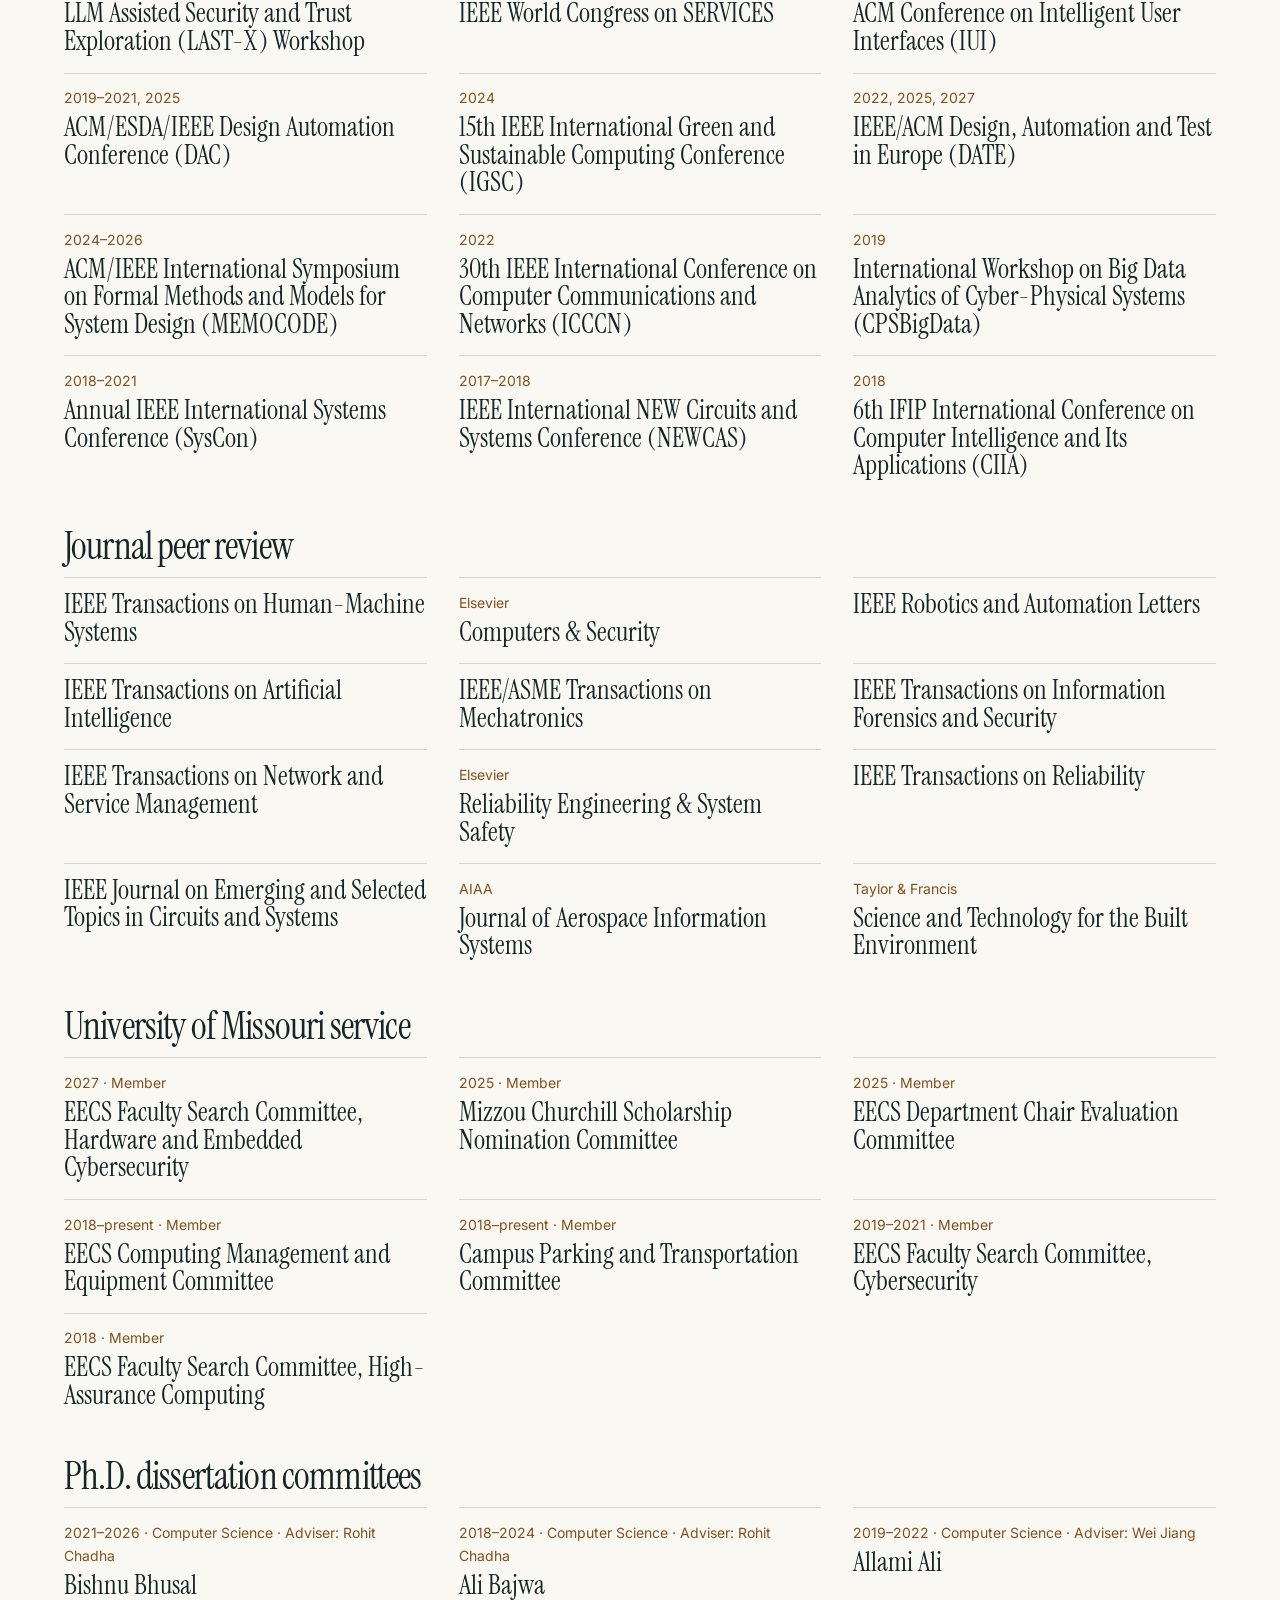
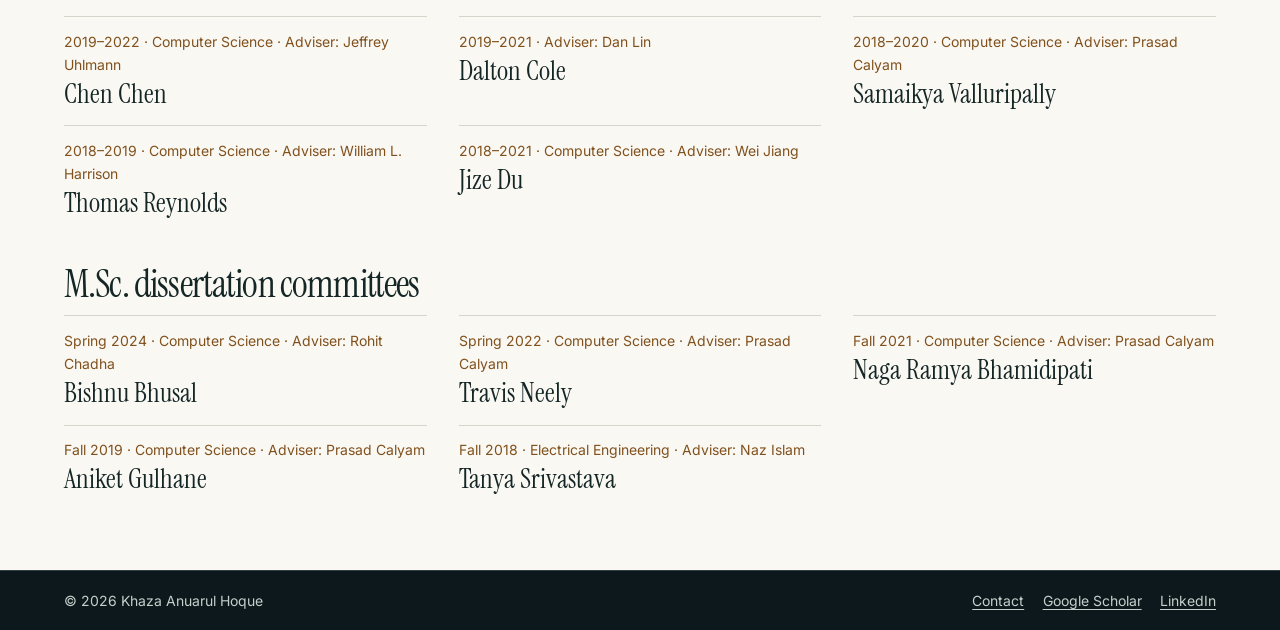
==== commit 8220a2ee: "Add files via upload" ====
--- a/leadership.html
+++ b/leadership.html
@@ -5,7 +5,8 @@
   <meta name="viewport" content="width=device-width, initial-scale=1">
   <meta name="theme-color" content="#101e22">
   <title>Leadership &amp; Professional Service | Khaza Anuarul Hoque</title>
-  <link rel="stylesheet" href="styles.css">
+  <script src="theme.js"></script>
+  <link rel="stylesheet" href="styles.css?v=theme">
 </head>
 <body class="archive-page">
   <a class="skip-link" href="#main">Skip to content</a>
--- a/styles.css
+++ b/styles.css
@@ -17,6 +17,7 @@
 }
 
 :root {
+  color-scheme: light;
   --paper: #faf8f3;
   --tint: #f0ede4;
   --ink: #152626;
@@ -28,7 +29,20 @@
   --soft: #c5cfcb;
   --gold: #f2c37c;
   --ochre: #81511d;
+  --control-line: #89877e;
+  --research-line: #c5b9a7;
   --serif: "Instrument Serif", Georgia, serif;
+}
+:root[data-theme="dark"] {
+  color-scheme: dark;
+  --paper: #121f23;
+  --tint: #192b2e;
+  --ink: #fcf8ee;
+  --muted: #c5cfcb;
+  --line: #435756;
+  --ochre: #f2c37c;
+  --control-line: #81928e;
+  --research-line: var(--line);
 }
 *, *::before, *::after { box-sizing: border-box; }
 html { scroll-behavior: smooth; }
@@ -53,11 +67,28 @@
 .header-row { min-height: 4.6rem; display: flex; align-items: center; justify-content: space-between; gap: 1.5rem; }
 .brand { display: inline-flex; align-items: center; gap: .75rem; text-decoration: none; white-space: nowrap; font: 400 1.5rem/1.1 var(--serif); }
 .brand-mark { display: grid; place-items: center; width: 2.15rem; height: 2.15rem; border: 1px solid #ad8a5b; color: var(--gold); font: 500 .7rem/1 Inter, sans-serif; letter-spacing: .06em; }
-.header nav { display: flex; align-items: center; flex-wrap: wrap; gap: clamp(.8rem, 2.2vw, 2rem); color: var(--soft); font-size: .875rem; }
+.header nav { display: flex; align-items: center; flex-wrap: wrap; gap: clamp(.8rem, 2.2vw, 2rem); margin-inline-start: auto; color: var(--soft); font-size: .875rem; }
 .header nav a { text-decoration: none; }
 .header nav a:hover { color: var(--light); text-decoration: underline; }
 .nav-contact { color: var(--gold); border: 1px solid #716044; padding: .38rem .85rem; }
 .menu-button { color: var(--gold); background: transparent; border: 1px solid #716044; padding: .4rem .8rem; font: inherit; cursor: pointer; }
+.theme-toggle {
+  display: grid;
+  flex: none;
+  place-items: center;
+  width: 2.75rem;
+  height: 2.75rem;
+  padding: 0;
+  border: 1px solid #778481;
+  border-radius: .3rem;
+  background: transparent;
+  color: var(--gold);
+  cursor: pointer;
+}
+.theme-toggle:hover { background: #283b3e; }
+.theme-toggle svg { width: 1.2rem; height: 1.2rem; fill: none; stroke: currentColor; stroke-width: 1.7; stroke-linecap: round; stroke-linejoin: round; }
+.theme-toggle .theme-sun, [data-theme="dark"] .theme-toggle .theme-moon { display: none; }
+[data-theme="dark"] .theme-toggle .theme-sun { display: block; }
 
 .hero { overflow: clip; color: var(--light); background: var(--dark); }
 .hero-grid { position: relative; display: grid; grid-template-columns: minmax(0, 1fr) minmax(15rem, 21.5rem); gap: clamp(2rem, 7vw, 7rem); align-items: center; padding-block: clamp(3.3rem, 6vw, 6rem); isolation: isolate; }
@@ -106,13 +137,13 @@
 .prose > .text-link { display: inline-block; margin-top: 1.15rem; }
 .text-link { color: var(--ochre); font-weight: 600; font-size: .9rem; text-decoration-thickness: 1px; }
 .research-grid { display: grid; grid-template-columns: repeat(3, minmax(0, 1fr)); gap: 0 clamp(1.25rem, 3vw, 2.75rem); margin-top: 1.35rem; }
-.research-grid article { display: flex; flex-direction: column; align-items: flex-start; border-top: 1px solid #c5b9a7; padding: 1.05rem 0 1.25rem; }
+.research-grid article { display: flex; flex-direction: column; align-items: flex-start; border-top: 1px solid var(--research-line); padding: 1.05rem 0 1.25rem; }
 .research-grid p { color: var(--muted); margin: .52rem 0 .9rem; }
 .research-grid .text-link { margin-top: auto; }
 
 .section-heading { display: flex; justify-content: space-between; align-items: baseline; flex-wrap: wrap; gap: 1rem; margin-bottom: 1.45rem; }
 .publication-intro, .publication-status { color: var(--muted); margin-top: .55rem; }
-.publication-profiles { display: flex; flex-wrap: wrap; gap: .5rem 1.3rem; }
+.publication-profiles { display: flex; align-items: center; flex-wrap: wrap; gap: .5rem 1.3rem; }
 .publication-filters { display: grid; grid-template-columns: minmax(12rem, 2fr) repeat(3, minmax(0, 1fr)) auto; gap: .75rem; align-items: end; }
 .publication-filters label { min-width: 0; font-size: .875rem; font-weight: 600; }
 .publication-filters input, .publication-filters select, .publication-filters button {
@@ -121,7 +152,7 @@
   min-height: 2.75rem;
   margin-top: .3rem;
   padding: .5rem .7rem;
-  border: 1px solid #89877e;
+  border: 1px solid var(--control-line);
   border-radius: 0;
   color: var(--ink);
   background-color: var(--paper);
@@ -183,7 +214,7 @@
 .publication-toolbar { display: flex; align-items: center; justify-content: space-between; flex-wrap: wrap; gap: .5rem 1rem; margin: .8rem 0; }
 .publication-toolbar .publication-status { margin: 0; }
 .publication-pages { display: flex; gap: .5rem; }
-.publication-pages button { border: 1px solid #89877e; background: var(--paper); color: var(--ink); padding: .45rem .7rem; font: 500 .875rem Inter, sans-serif; cursor: pointer; }
+.publication-pages button { border: 1px solid var(--control-line); background: var(--paper); color: var(--ink); padding: .45rem .7rem; font: 500 .875rem Inter, sans-serif; cursor: pointer; }
 .publication-pages button:disabled { opacity: .62; cursor: default; }
 .publication-pages button:enabled:hover { background: var(--ink); color: var(--paper); }
 
@@ -192,13 +223,16 @@
 }
 @media (max-width: 57rem) {
   .header-row { flex-wrap: wrap; gap: .8rem; padding-block: .8rem; }
-  .header nav { flex: 0 0 100%; }
+  .header-row .brand { margin-inline-end: auto; }
+  .header nav { order: 1; flex: 0 0 100%; margin-inline-start: 0; }
   .hero-grid { grid-template-columns: minmax(0, 1fr) minmax(13rem, 31%); }
   .milestones-grid > div { padding-inline: .85rem; }
   .publication-filters { grid-template-columns: repeat(3, minmax(0, 1fr)); }
   .publication-filters label:first-child { grid-column: span 2; }
 }
 @media (max-width: 42rem) {
+  .header-row { column-gap: .5rem; }
+  .header-row .brand { gap: .5rem; font-size: 1.3rem; }
   .hero-grid, .split, .students-grid, .research-grid, .project-list, .news-list, .paper-list { grid-template-columns: 1fr; }
   .hero-grid { gap: 2.25rem; padding-bottom: 2.8rem; }
   .hero-grid::before { inset: 0 -5rem 0 0; opacity: .4; }
